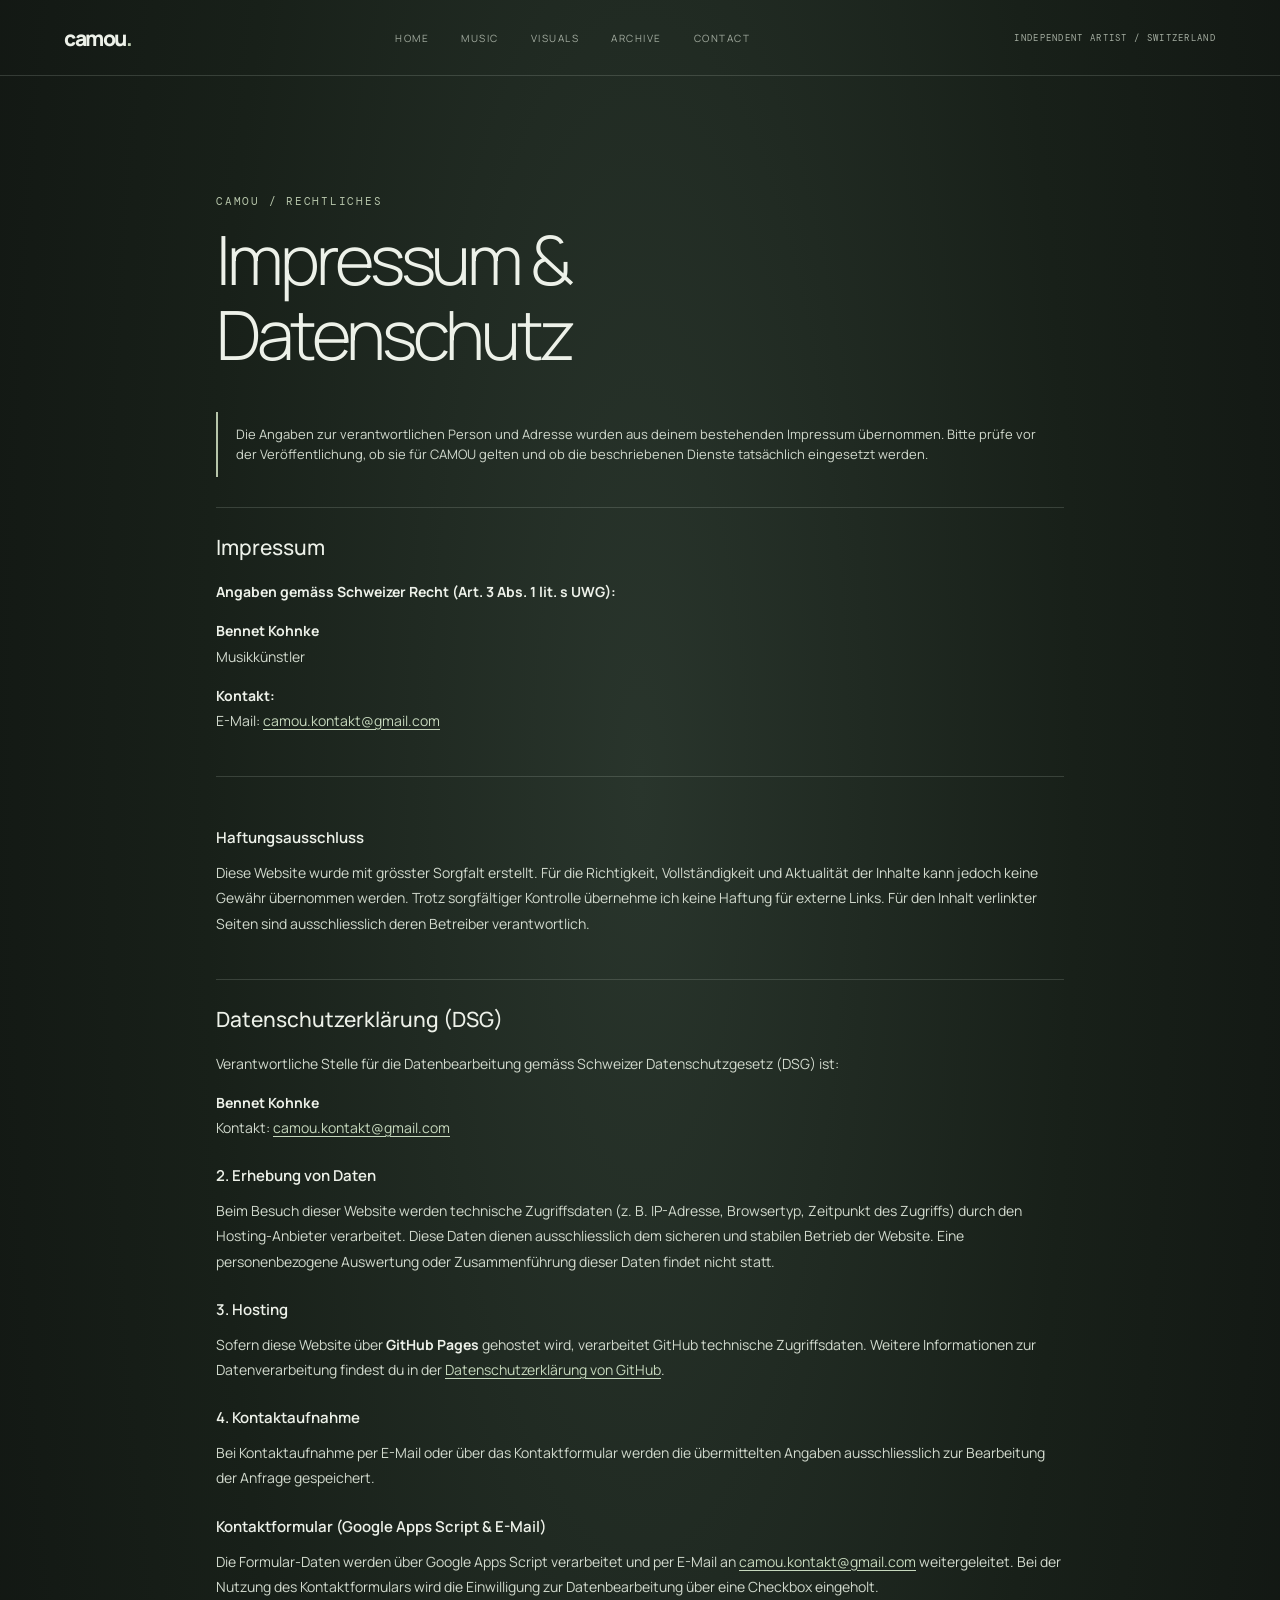
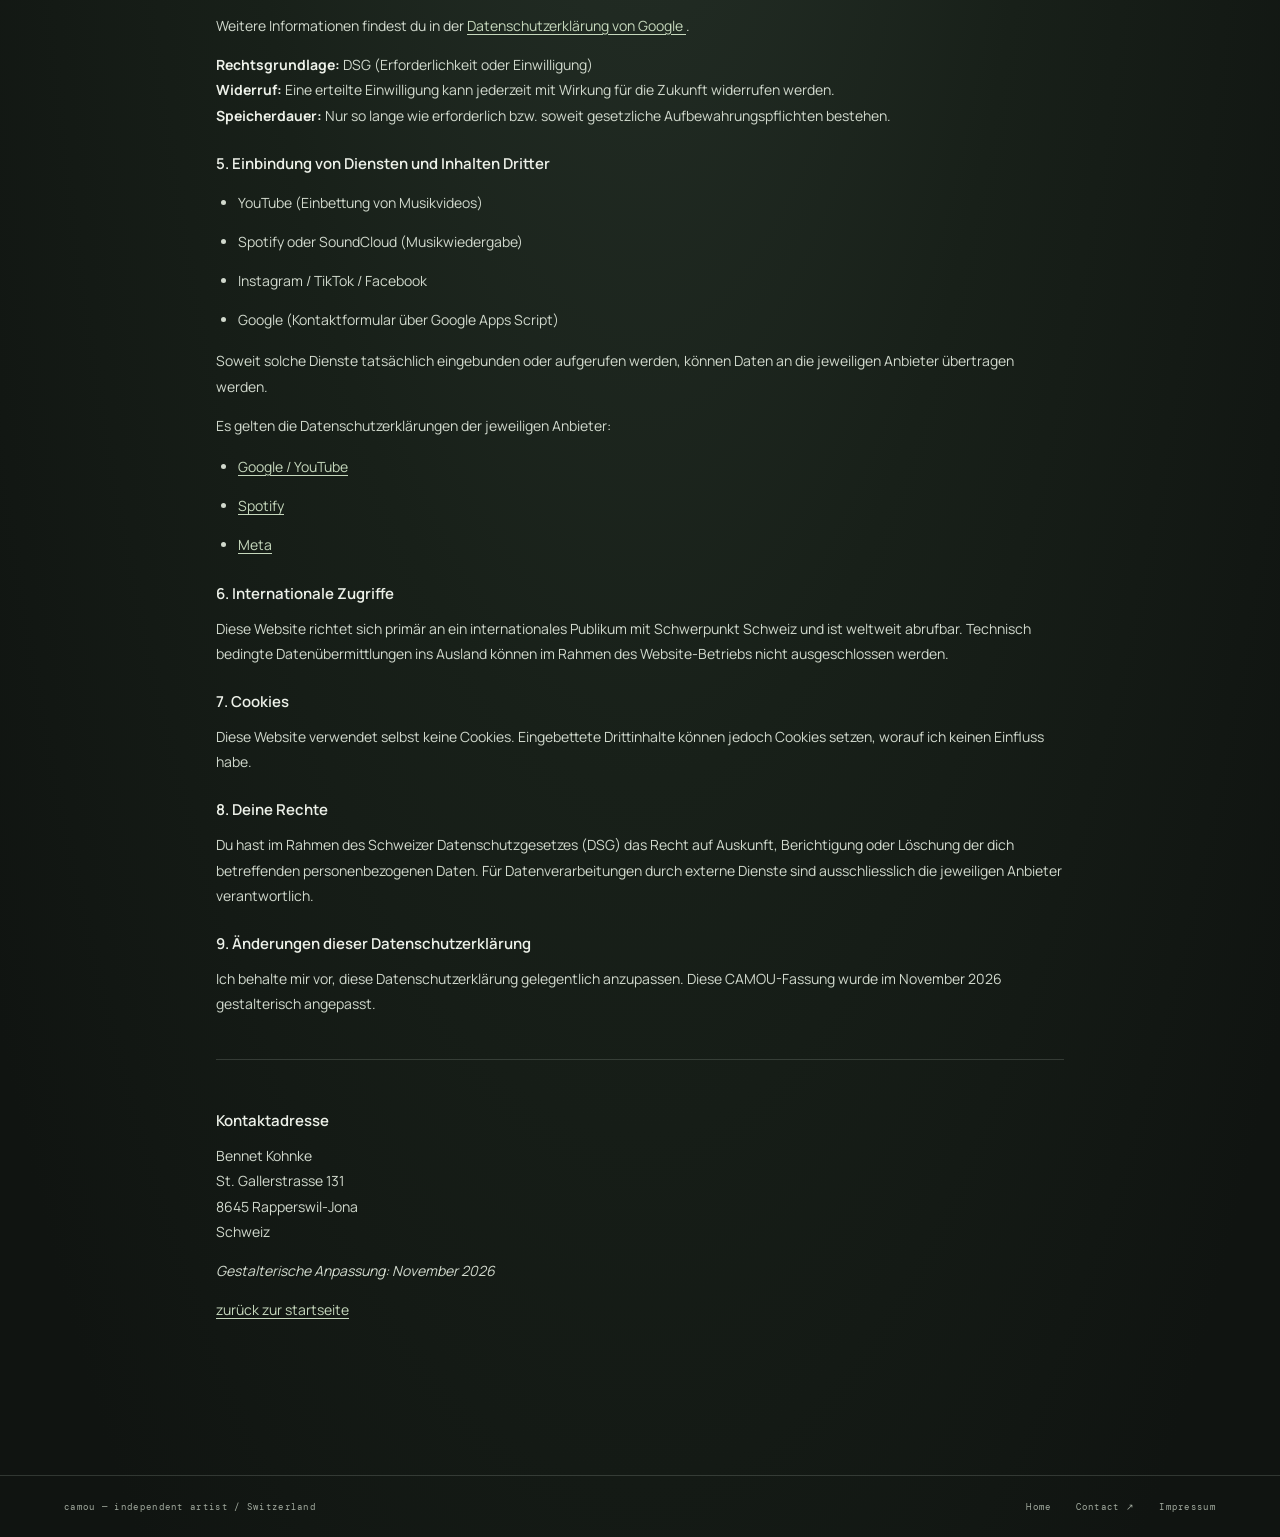
==== impressum.html @ 81385578 "Add files via upload" ====
<!doctype html>
<html lang="de">
<head>
<meta charset="utf-8">
<meta name="viewport" content="width=device-width, initial-scale=1">
<meta name="theme-color" content="#101411">
<meta name="description" content="CAMOU – Impressum und Datenschutzerklärung">
<title>Impressum & Datenschutz — CAMOU</title>
<link rel="preconnect" href="https://fonts.googleapis.com">
<link rel="preconnect" href="https://fonts.gstatic.com" crossorigin>
<link href="https://fonts.googleapis.com/css2?family=DM+Mono:wght@400;500&family=Manrope:wght@300;400;500;600;700;800&display=swap" rel="stylesheet">
<link rel="stylesheet" href="style.css">
<style>
/* Das globale CAMOU-CSS sperrt Scrolling. Nur auf der Rechtsseite freigeben. */
html:has(body.legal-page) { height:auto; min-height:100%; overflow-y:auto; overflow-x:hidden; }
body.legal-page { height:auto; min-height:100svh; overflow-y:auto; overflow-x:hidden; overscroll-behavior-y:auto; }
.legal-page { min-height:100svh; background:radial-gradient(ellipse at 50% 25%,#29352c 0%,#182019 48%,#101411 90%); }
.legal-main { max-width:900px; margin:0 auto; padding:118px 26px 110px; }
.legal-kicker { font:11px var(--mono); letter-spacing:.16em; color:var(--accent); }
.legal-main h1 { font-size:clamp(35px,6vw,68px); font-weight:300; letter-spacing:-.06em; line-height:1.1; margin:14px 0 40px; }
.legal-main section { border-top:1px solid var(--line); padding:25px 0 29px; }
.legal-main h2 { font-size:21px; font-weight:500; margin:0 0 18px; }
.legal-main h3 { font-size:15px; font-weight:600; margin:25px 0 12px; }
.legal-main p,.legal-main li { font-size:14px; line-height:1.8; color:#d1d9cd; margin:0 0 14px; }
.legal-main strong { color:var(--fg); }
.legal-main ul { padding-left:22px; margin-bottom:16px; }
.legal-main a { color:#c6d8bd; text-underline-offset:3px; overflow-wrap:anywhere; }
.legal-main a:hover { color:#fff; }
.legal-note { border-left:2px solid var(--accent); padding:12px 18px; margin:0 0 30px; color:#d1d9cd; font-size:13px; line-height:1.6; }
.legal-page .footer { position:relative; height:auto; min-height:62px; }
.legal-page .topbar { position:relative; }
.legal-page .footer-links { flex-wrap:wrap; }
.legal-page .nav-link { text-decoration:none; }
@media(max-width:700px) {
 .legal-main { padding:40px 20px 65px; }
 .legal-page .topbar { position:relative; }
 .legal-page .footer { position:relative; padding:18px 20px; gap:12px; align-items:flex-start; }
 .legal-main p,.legal-main li { font-size:13px; }
}
</style>
</head>
<body class="legal-page">
<header class="topbar">
<a class="logo" href="index.html">camou<span>.</span></a>
<nav class="navigation" aria-label="Hauptnavigation">
<a class="nav-link" href="index.html">Home</a>
<a class="nav-link" href="index.html">Music</a>
<a class="nav-link" href="index.html">Visuals</a>
<a class="nav-link" href="index.html">Archive</a>
<a class="nav-link" href="index.html">Contact</a>
</nav>
<div class="top-note">INDEPENDENT ARTIST / SWITZERLAND</div>
</header>
<main class="legal-main">
<div class="legal-kicker">CAMOU / RECHTLICHES</div>
<h1>Impressum &amp;<br>Datenschutz</h1>
<div class="legal-note">Die Angaben zur verantwortlichen Person und Adresse wurden aus deinem bestehenden Impressum übernommen. Bitte prüfe vor der Veröffentlichung, ob sie für CAMOU gelten und ob die beschriebenen Dienste tatsächlich eingesetzt werden.</div>
<section>
<h2>Impressum</h2>
<p><strong>Angaben gemäss Schweizer Recht (Art. 3 Abs. 1 lit. s UWG):</strong></p>
<p>
<strong>Bennet Kohnke</strong><br/>
        Musikkünstler
      </p>
<p>
<strong>Kontakt:</strong><br/>
        E-Mail: <a href="mailto:camou.kontakt@gmail.com">camou.kontakt@gmail.com</a>
</p>

</section>
<section>
<h3>Haftungsausschluss</h3>
<p>
        Diese Website wurde mit grösster Sorgfalt erstellt. Für die Richtigkeit, Vollständigkeit und Aktualität
        der Inhalte kann jedoch keine Gewähr übernommen werden. Trotz sorgfältiger Kontrolle übernehme ich keine
        Haftung für externe Links. Für den Inhalt verlinkter Seiten sind ausschliesslich deren Betreiber verantwortlich.
      </p>
</section>
<section>
<h2>Datenschutzerklärung (DSG)</h2>
<p>
        Verantwortliche Stelle für die Datenbearbeitung gemäss Schweizer Datenschutzgesetz (DSG) ist:
      </p>
<p>
<strong>Bennet Kohnke</strong><br/>
        Kontakt: <a href="mailto:camou.kontakt@gmail.com">camou.kontakt@gmail.com</a>
</p>
<h3>2. Erhebung von Daten</h3>
<p>
        Beim Besuch dieser Website werden technische Zugriffsdaten (z. B. IP-Adresse, Browsertyp,
        Zeitpunkt des Zugriffs) durch den Hosting-Anbieter verarbeitet. Diese Daten dienen
        ausschliesslich dem sicheren und stabilen Betrieb der Website. Eine personenbezogene Auswertung
        oder Zusammenführung dieser Daten findet nicht statt.
      </p>
<h3>3. Hosting</h3>
<p>
        Sofern diese Website über <strong>GitHub Pages</strong> gehostet wird, verarbeitet GitHub technische Zugriffsdaten. Weitere Informationen zur Datenverarbeitung findest du in der
        <a href="https://docs.github.com/de/site-policy/privacy-policies/github-privacy-statement" rel="noopener noreferrer" target="_blank">Datenschutzerklärung von GitHub</a>.
      </p>
<h3>4. Kontaktaufnahme</h3>
<p>
        Bei Kontaktaufnahme per E-Mail oder über das Kontaktformular werden die übermittelten Angaben
        ausschliesslich zur Bearbeitung der Anfrage gespeichert.

      </p>
<h3>Kontaktformular (Google Apps Script &amp; E-Mail)</h3>
<p>
        Die Formular-Daten werden über Google Apps Script verarbeitet und per E-Mail an
        <a href="mailto:camou.kontakt@gmail.com">camou.kontakt@gmail.com</a> weitergeleitet.
        Bei der Nutzung des Kontaktformulars wird die Einwilligung zur Datenbearbeitung über eine Checkbox eingeholt.
      </p>
<p>
        Weitere Informationen findest du in der
        <a href="https://policies.google.com/privacy" rel="noopener noreferrer" target="_blank">
          Datenschutzerklärung von Google
        </a>.
      </p>
<p>
<strong>Rechtsgrundlage:</strong> DSG (Erforderlichkeit oder Einwilligung)<br/>
<strong>Widerruf:</strong> Eine erteilte Einwilligung kann jederzeit mit Wirkung für die Zukunft widerrufen werden.<br/>
<strong>Speicherdauer:</strong> Nur so lange wie erforderlich bzw. soweit gesetzliche Aufbewahrungspflichten bestehen.
      </p>
<h3>5. Einbindung von Diensten und Inhalten Dritter</h3>
<ul>
<li>YouTube (Einbettung von Musikvideos)</li>
<li>Spotify oder SoundCloud (Musikwiedergabe)</li>
<li>Instagram / TikTok / Facebook</li>
<li>Google (Kontaktformular über Google Apps Script)</li>
</ul>
<p>
        Soweit solche Dienste tatsächlich eingebunden oder aufgerufen werden, können Daten an die jeweiligen Anbieter übertragen werden.
</p>
<p>Es gelten die Datenschutzerklärungen der jeweiligen Anbieter:</p>
<ul>
<li><a href="https://policies.google.com/privacy" rel="noopener noreferrer" target="_blank">Google / YouTube</a></li>
<li><a href="https://www.spotify.com/de/legal/privacy-policy/" rel="noopener noreferrer" target="_blank">Spotify</a></li>
<li><a href="https://privacycenter.instagram.com/policy" rel="noopener noreferrer" target="_blank">Meta</a></li>
</ul>
<h3>6. Internationale Zugriffe</h3>
<p>
        Diese Website richtet sich primär an ein internationales Publikum mit Schwerpunkt Schweiz und ist
        weltweit abrufbar. Technisch bedingte Datenübermittlungen ins Ausland können im Rahmen des Website-Betriebs
        nicht ausgeschlossen werden.
      </p>
<h3>7. Cookies</h3>
<p>
        Diese Website verwendet selbst keine Cookies. Eingebettete Drittinhalte können jedoch Cookies setzen,
        worauf ich keinen Einfluss habe.
      </p>
<h3>8. Deine Rechte</h3>
<p>
        Du hast im Rahmen des Schweizer Datenschutzgesetzes (DSG) das Recht auf Auskunft, Berichtigung oder
        Löschung der dich betreffenden personenbezogenen Daten. Für Datenverarbeitungen durch externe Dienste
        sind ausschliesslich die jeweiligen Anbieter verantwortlich.
      </p>
<h3>9. Änderungen dieser Datenschutzerklärung</h3>
<p>
        Ich behalte mir vor, diese Datenschutzerklärung gelegentlich anzupassen.
        Diese CAMOU-Fassung wurde im November 2026 gestalterisch angepasst.
      </p>
</section>
<section>
<h3>Kontaktadresse</h3>
<p>
        Bennet Kohnke<br/>
        St. Gallerstrasse 131<br/>
        8645 Rapperswil-Jona<br/>
        Schweiz
      </p>
<p><em>Gestalterische Anpassung: November 2026</em></p>
<p><a href="index.html">zurück zur startseite</a></p>
</section>
</main>
<footer class="footer">
<span>camou — independent artist / Switzerland</span>
<div class="footer-links">
<a href="index.html">Home</a>
<a href="mailto:camou.kontakt@gmail.com">Contact ↗</a>
<a href="impressum.html" aria-current="page">Impressum</a>
</div>
</footer>
</body></html>
---- style.css ----
@import url('https://fonts.googleapis.com/css2?family=DM+Mono:wght@400;500&family=Manrope:wght@300;400;500;600;700;800&display=swap');

:root {
  --bg: #101411;
  --fg: #edf1e9;
  --muted: #a4ada1;
  --accent: #b6c5aa;
  --line: rgba(225,235,220,.16);

  --mono: "DM Mono", monospace;
  --sans: "Manrope", sans-serif;
}

* {
  box-sizing: border-box;
}

html,
body {
  width: 100%;
  height: 100%;
  margin: 0;
  overflow: hidden;
  background: var(--bg);
  color: var(--fg);
  font-family: var(--sans);
}

body {
  overscroll-behavior: none;
}

button,
a {
  font: inherit;
}

.experience {
  position: relative;
  width: 100%;
  height: 100vh;
  height: 100svh;
  overflow: hidden;
  isolation: isolate;

  background:
    radial-gradient(
      ellipse at 50% 48%,
      #29352c 0%,
      #182019 42%,
      #101411 80%
    );
}

/* HEADER */

.topbar {
  position: absolute;
  z-index: 10;
  inset: 0 0 auto;
  height: 76px;
  padding: 0 5vw;

  display: flex;
  align-items: center;
  justify-content: space-between;

  border-bottom: 1px solid var(--line);
}

.logo {
  color: var(--fg);
  text-decoration: none;
  font-size: 21px;
  font-weight: 800;
  letter-spacing: -1.5px;
}

.logo span {
  color: var(--accent);
}

/* NAVIGATION */

.navigation {
  display: flex;
  align-items: center;
  gap: clamp(12px, 2.5vw, 36px);
}

.nav-link {
  position: relative;
  border: 0;
  padding: 10px 0;
  background: transparent;

  color: var(--muted);
  cursor: pointer;

  font-size: 10px;
  letter-spacing: 1.5px;
  text-transform: uppercase;

  transition: color .2s ease;
}

.nav-link:hover,
.nav-link.active {
  color: var(--fg);
}

.nav-link.active::after {
  content: "";
  position: absolute;
  left: 0;
  right: 0;
  bottom: 2px;
  height: 1px;
  background: var(--accent);
}

.top-note,
.footer {
  font: 9px var(--mono);
  letter-spacing: 1.3px;
  color: var(--muted);
}

/* GLOBE */

.globe-stage {
  position: absolute;
  inset: 76px 0 62px;
  overflow: hidden;
  touch-action: none;
  cursor: grab;
}

.globe-stage.dragging {
  cursor: grabbing;
}

#globe {
  position: absolute;
  inset: 0;
}

#globe canvas {
  display: block;
  width: 100%;
  height: 100%;
  outline: none;
}

.globe-stage::after {
  content: "";
  position: absolute;
  z-index: 2;
  inset: 0;
  pointer-events: none;

  background:
    radial-gradient(
      ellipse at center,
      transparent 43%,
      rgba(6,10,7,.12) 72%,
      rgba(6,10,7,.45) 100%
    );
}

/* ZOOM */

.zoom-controls {
  position: absolute;
  z-index: 8;
  right: 4.5vw;
  top: 50%;
  transform: translateY(-50%);

  display: flex;
  flex-direction: column;
  gap: 8px;
}

.zoom-controls button {
  width: 38px;
  height: 38px;

  border: 1px solid rgba(220,230,218,.25);
  border-radius: 50%;

  background: rgba(16,20,17,.72);
  color: var(--fg);

  font-size: 20px;
  font-weight: 300;

  cursor: pointer;
  backdrop-filter: blur(8px);
}

.zoom-controls button:hover {
  background: rgba(169,185,161,.22);
}

/* INTERACTION HINT */

.interaction-hint {
  position: absolute;
  z-index: 5;
  left: 50%;
  bottom: 26px;
  transform: translateX(-50%);

  display: flex;
  align-items: center;
  gap: 9px;

  font: 9px var(--mono);
  letter-spacing: 2px;
  color: rgba(233,238,232,.62);

  pointer-events: none;
  transition: opacity .35s;
}

.interaction-hint.hidden {
  opacity: 0;
}

.hint-dot {
  width: 6px;
  height: 6px;
  border-radius: 50%;

  background: var(--accent);
  box-shadow: 0 0 12px rgba(169,185,161,.7);
}

/* SECTION INDICATOR */

.section-indicator {
  position: absolute;
  z-index: 5;
  right: 5vw;
  bottom: 26px;

  display: flex;
  align-items: center;
  gap: 12px;

  font: 9px var(--mono);
  letter-spacing: 1.5px;
  color: var(--muted);

  pointer-events: none;
}

#current-section {
  color: var(--fg);
}

.indicator-line {
  width: 32px;
  height: 1px;
  background: var(--line);
}

/* FOOTER */

.footer {
  position: absolute;
  z-index: 10;
  inset: auto 0 0;

  height: 62px;
  padding: 0 5vw;

  display: flex;
  align-items: center;
  justify-content: space-between;

  border-top: 1px solid var(--line);
}

.footer-links {
  display: flex;
  gap: 24px;
}

.footer a {
  color: var(--muted);
  text-decoration: none;
  transition: color .2s;
}

.footer a:hover {
  color: var(--fg);
}

/* MOBILE */

@media (max-width: 700px) {

  .topbar {
    height: 82px;
    padding: 10px 18px 7px;

    align-items: flex-start;
    justify-content: center;
    flex-direction: column;
    gap: 8px;
  }

  .logo {
    font-size: 17px;
  }

  .navigation {
    width: 100%;
    gap: 19px;
    overflow-x: auto;
    scrollbar-width: none;
  }

  .navigation::-webkit-scrollbar {
    display: none;
  }

  .nav-link {
    flex: 0 0 auto;
    font-size: 9px;
    padding: 2px 0 7px;
  }

  .top-note {
    display: none;
  }

  .globe-stage {
    inset: 82px 0 54px;
  }

  .footer {
    height: 54px;
    padding: 0 14px;
    font-size: 7px;
    letter-spacing: .6px;
  }

  .footer-links {
    gap: 11px;
  }

  .zoom-controls {
    right: 12px;
    top: auto;
    bottom: 68px;
    transform: none;
    gap: 6px;
  }

  .zoom-controls button {
    width: 33px;
    height: 33px;
    font-size: 18px;
  }

  .interaction-hint,
  .section-indicator {
    bottom: 20px;
    font-size: 8px;
  }

  .section-indicator {
    right: 14px;
  }
}

/* REDUCED MOTION */

@media (prefers-reduced-motion: reduce) {
  *,
  *::before,
  *::after {
    transition-duration: .01ms !important;
  }
}

/* CAMOU: Tastatureingabe für die gekrümmten Felder. Nur bei Bearbeitung sichtbar. */
.contact-editor[hidden] { display: none !important; }
.contact-editor { position:absolute; inset:0; z-index:30; display:grid; place-items:center;
  background:rgba(5,9,6,.70); padding:18px; cursor:default; touch-action:auto; }
.contact-editor-box { width:min(440px,92vw); max-height:85%; overflow:auto;
  background:#19231c; color:#edf1e9; border:1px solid #81927c; padding:24px;
  box-shadow:0 20px 70px #0009; display:grid; gap:14px; }
.contact-editor-box label { font:12px 'DM Mono',monospace; text-transform:uppercase; letter-spacing:1px; }
.contact-editor-box input,.contact-editor-box textarea { width:100%; border:1px solid #81927c;
  border-radius:0; background:#101411; color:white; padding:12px; font:16px Manrope,Arial,sans-serif; }
.contact-editor-actions { display:flex; justify-content:flex-end; gap:12px; }
.contact-editor-actions button { border:1px solid #81927c; background:#243128; color:white; padding:10px 14px; cursor:pointer; }
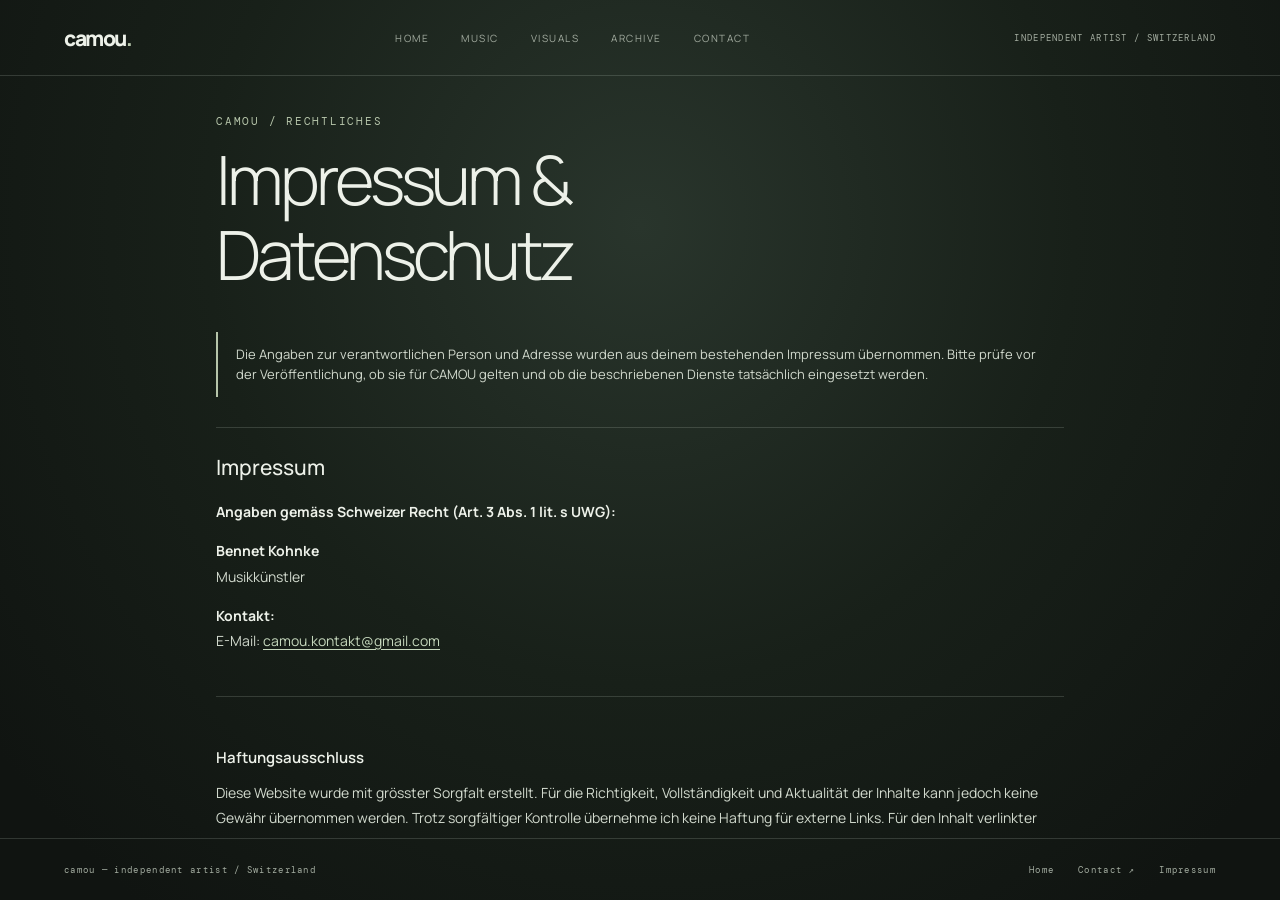
==== commit 68e3c29a: "Add files via upload" ====
--- a/impressum.html
+++ b/impressum.html
@@ -37,6 +37,45 @@
  .legal-page .footer { position:relative; padding:18px 20px; gap:12px; align-items:flex-start; }
  .legal-main p,.legal-main li { font-size:13px; }
 }
+/* CAMOU: Header und Footer fest, nur der Inhalt scrollt. */
+html, body.legal-page {
+  height: 100%;
+  height: 100dvh;
+  overflow: hidden;
+}
+body.legal-page {
+  display: flex;
+  flex-direction: column;
+  min-height: 0;
+  overscroll-behavior: none;
+}
+.legal-page .topbar {
+  position: relative;
+  flex: 0 0 76px;
+  width: 100%;
+  z-index: 10;
+}
+.legal-page .legal-main {
+  flex: 1 1 auto;
+  min-height: 0;
+  width: 100%;
+  overflow-y: auto;
+  overscroll-behavior: contain;
+  -webkit-overflow-scrolling: touch;
+  padding-top: 38px;
+  padding-bottom: 45px;
+}
+.legal-page .footer {
+  position: relative;
+  flex: 0 0 62px;
+  width: 100%;
+  z-index: 10;
+}
+@media (max-width:700px) {
+  .legal-page .topbar { flex-basis:82px; }
+  .legal-page .footer { flex-basis:54px; min-height:54px; }
+  .legal-page .legal-main { padding-top:24px; padding-bottom:30px; }
+}
 </style>
 </head>
 <body class="legal-page">
--- a/style.css
+++ b/style.css
@@ -399,3 +399,8 @@
   border-radius:0; background:#101411; color:white; padding:12px; font:16px Manrope,Arial,sans-serif; }
 .contact-editor-actions { display:flex; justify-content:flex-end; gap:12px; }
 .contact-editor-actions button { border:1px solid #81927c; background:#243128; color:white; padding:10px 14px; cursor:pointer; }
+
+/* Nur die permanente untere Leiste der Hauptseite. */
+.footer-impressum { color:var(--muted); text-decoration:none; }
+.footer-impressum:hover { color:var(--fg); }
+.footer-signature { margin-left:auto; text-align:right; }
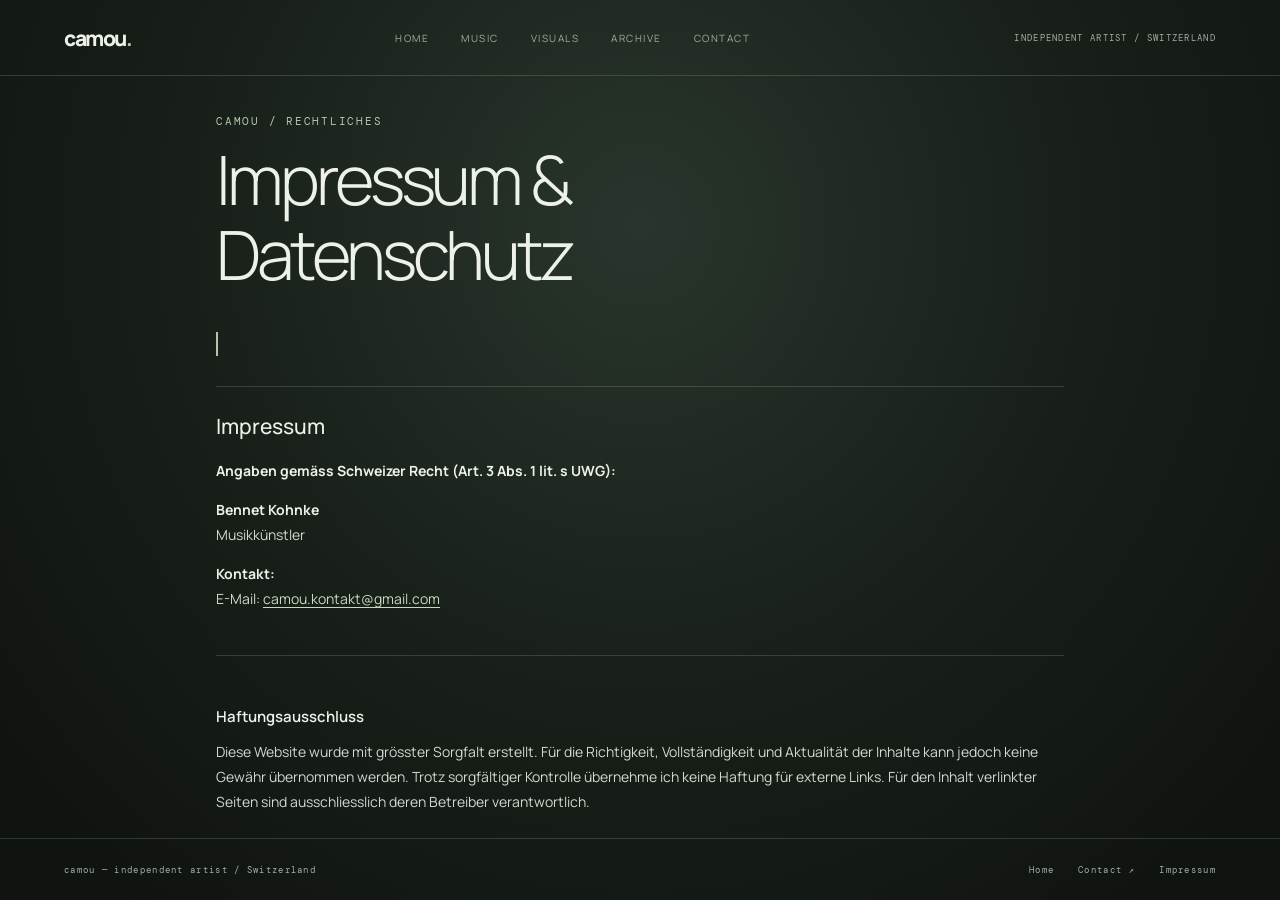
==== commit 5637b983: "Update legal note in impressum.html Removed note about responsible person and address from Impressum" ====
--- a/impressum.html
+++ b/impressum.html
@@ -93,7 +93,7 @@
 <main class="legal-main">
 <div class="legal-kicker">CAMOU / RECHTLICHES</div>
 <h1>Impressum &amp;<br>Datenschutz</h1>
-<div class="legal-note">Die Angaben zur verantwortlichen Person und Adresse wurden aus deinem bestehenden Impressum übernommen. Bitte prüfe vor der Veröffentlichung, ob sie für CAMOU gelten und ob die beschriebenen Dienste tatsächlich eingesetzt werden.</div>
+<div class="legal-note"></div>
 <section>
 <h2>Impressum</h2>
 <p><strong>Angaben gemäss Schweizer Recht (Art. 3 Abs. 1 lit. s UWG):</strong></p>
@@ -218,4 +218,4 @@
 <a href="impressum.html" aria-current="page">Impressum</a>
 </div>
 </footer>
-</body></html>+</body></html>
--- a/style.css
+++ b/style.css
@@ -404,3 +404,187 @@
 .footer-impressum { color:var(--muted); text-decoration:none; }
 .footer-impressum:hover { color:var(--fg); }
 .footer-signature { margin-left:auto; text-align:right; }
+
+
+/* Spotify-Dialog: keine schwarze Fläche auf der Kugel; nur nach Klick sichtbar. */
+.spotify-modal[hidden] { display:none !important; }
+.spotify-modal { position:fixed; inset:0; z-index:3000; display:flex; align-items:center; justify-content:center; padding:clamp(12px,3vw,32px); }
+.spotify-modal-backdrop { position:absolute; inset:0; background:rgba(17,23,20,.70); backdrop-filter:blur(9px); -webkit-backdrop-filter:blur(9px); }
+.spotify-modal-panel { position:relative; z-index:1; width:min(520px,96vw); max-height:calc(100dvh - 24px); display:flex; flex-direction:column; border:1px solid rgba(228,237,223,.28); border-radius:14px; overflow:hidden; background:#171a18; box-shadow:0 24px 80px rgba(0,0,0,.55); }
+.spotify-modal-header { display:flex; justify-content:space-between; align-items:center; padding:9px 12px 9px 18px; color:#e4ebdf; font:500 12px 'DM Mono',monospace; letter-spacing:.13em; text-transform:uppercase; }
+#spotify-modal-close { width:38px; height:38px; display:grid; place-items:center; border:1px solid rgba(255,255,255,.2); border-radius:50%; background:rgba(255,255,255,.08); color:#fff; font-size:27px; cursor:pointer; line-height:1; }
+#spotify-modal-close:hover { background:rgba(255,255,255,.2); }
+#spotify-modal-player { display:block; width:100%; height:min(690px,calc(100dvh - 112px)); min-height: min(380px,calc(100dvh - 112px)); border:0; background:#171717; }
+@media(max-height:500px) { #spotify-modal-player {height:calc(100dvh - 94px);min-height:0;} }
+
+
+/* =========================================
+   SPOTIFY POPUP – TRANSPARENTER HINTERGRUND
+========================================= */
+
+.spotify-modal[hidden] {
+  display: none !important;
+}
+
+.spotify-modal {
+  position: fixed;
+  inset: 0;
+  z-index: 99999;
+
+  display: flex;
+  align-items: center;
+  justify-content: center;
+
+  padding: 20px;
+}
+
+.spotify-modal-backdrop {
+  position: absolute;
+  inset: 0;
+
+  background: rgba(35, 45, 38, 0.24);
+
+  backdrop-filter: blur(3px);
+  -webkit-backdrop-filter: blur(3px);
+}
+
+.spotify-modal-panel {
+  position: relative;
+  z-index: 1;
+
+  width: min(520px, 94vw);
+  max-height: 92dvh;
+
+  display: flex;
+  flex-direction: column;
+
+  background: rgba(35, 42, 37, 0.58);
+
+  border: 1px solid rgba(255, 255, 255, 0.25);
+  border-radius: 14px;
+
+  overflow: hidden;
+
+  box-shadow: 0 16px 55px rgba(0, 0, 0, 0.25);
+}
+
+.spotify-modal-header {
+  display: flex;
+  align-items: center;
+  justify-content: space-between;
+
+  padding: 10px 14px;
+
+  background: rgba(35, 42, 37, 0.35);
+
+  color: #e4ebdf;
+}
+
+#spotify-modal-close {
+  position: relative;
+  z-index: 10;
+
+  width: 40px;
+  height: 40px;
+
+  border-radius: 50%;
+  border: 1px solid rgba(255,255,255,0.4);
+
+  background: rgba(255,255,255,0.12);
+  color: white;
+
+  font-size: 28px;
+  line-height: 1;
+
+  cursor: pointer;
+}
+
+#spotify-modal-close:hover {
+  background: rgba(255,255,255,0.28);
+}
+
+#spotify-modal-player {
+  display: block;
+
+  width: 100%;
+  height: min(690px, calc(92dvh - 65px));
+
+  border: none;
+  background: transparent;
+}
+
+
+/* Music: Kugel und Seitenhintergrund bleiben beim Spotify-Dialog klar sichtbar. */
+.spotify-modal-backdrop { background: transparent !important; backdrop-filter: none !important; -webkit-backdrop-filter: none !important; }
+
+/* SPOTIFY – KUGEL IM HINTERGRUND SICHTBAR */
+
+.spotify-modal {
+  position: fixed;
+  inset: 0;
+  z-index: 99999;
+  display: flex;
+  align-items: center;
+  justify-content: center;
+  padding: 20px;
+  background: transparent !important;
+}
+
+.spotify-modal[hidden] {
+  display: none !important;
+}
+
+.spotify-modal-backdrop {
+  position: absolute;
+  inset: 0;
+  background: transparent !important;
+  backdrop-filter: none !important;
+  -webkit-backdrop-filter: none !important;
+}
+
+.spotify-modal-panel {
+  position: relative;
+  z-index: 1;
+  width: min(520px, 94vw);
+  max-height: 92dvh;
+  display: flex;
+  flex-direction: column;
+  background: #171a18;
+  border: 1px solid rgba(255,255,255,0.25);
+  border-radius: 14px;
+  overflow: hidden;
+  box-shadow: 0 16px 55px rgba(0,0,0,0.25);
+}
+
+#spotify-modal-player {
+  display: block;
+  width: 100%;
+  height: min(690px, calc(92dvh - 65px));
+  border: none;
+}
+
+/* CONTACT: Popup entspricht dem Spotify-Fenster, Kugel bleibt sichtbar. */
+.contact-modal[hidden] { display:none !important; }
+.contact-modal { position:fixed; inset:0; z-index:99999; display:flex; align-items:center; justify-content:center; padding:20px; background:transparent; }
+.contact-modal-backdrop { position:absolute; inset:0; background:transparent; }
+.contact-modal-panel { position:relative; z-index:1; width:min(520px,94vw); max-height:92dvh; overflow:auto; background:#171a18; border:1px solid rgba(255,255,255,.25); border-radius:14px; box-shadow:0 16px 55px rgba(0,0,0,.25); color:#e4ebdf; }
+.contact-modal-header { display:flex; align-items:center; justify-content:space-between; padding:10px 14px; font:500 12px 'DM Mono',monospace; letter-spacing:.13em; }
+#contact-modal-close { width:40px; height:40px; border-radius:50%; border:1px solid rgba(255,255,255,.4); background:rgba(255,255,255,.12); color:white; font-size:28px; cursor:pointer; }
+#contact-modal-close:hover { background:rgba(255,255,255,.28); }
+.contact-modal-form { display:grid; gap:14px; padding:4px 22px 22px; }
+.contact-modal-form > p:first-child { font-size:13px; line-height:1.6; color:#b6c5aa; margin:0 0 4px; }
+.contact-modal-form > label:not(.contact-privacy) { display:grid; gap:6px; font:500 11px 'DM Mono',monospace; letter-spacing:.08em; text-transform:uppercase; }
+.contact-modal-form input:not([type=checkbox]), .contact-modal-form textarea { width:100%; padding:11px 12px; border:1px solid rgba(228,237,223,.3); border-radius:5px; background:#101411; color:#edf1e9; font:16px Manrope,sans-serif; outline-offset:2px; }
+.contact-modal-form textarea { resize:vertical; min-height:105px; }
+.contact-privacy { display:flex; align-items:flex-start; gap:10px; font-size:11px; line-height:1.5; color:#c7d1c1; }
+.contact-privacy input { margin-top:3px; accent-color:#b6c5aa; }
+.contact-privacy a { color:#edf1e9; }
+#contact-submit { padding:14px; border:1px solid rgba(228,237,223,.4); border-radius:5px; background:#29382d; color:#edf1e9; cursor:pointer; font:500 12px 'DM Mono',monospace; letter-spacing:.07em; }
+#contact-submit:hover { background:#394b3d; }
+#contact-submit:disabled { opacity:.55; cursor:wait; }
+.contact-status { margin:0; min-height:1em; font-size:11px; color:#b6c5aa; }
+@media(max-height:650px) { .contact-modal { padding:8px; } .contact-modal-panel { max-height:calc(100dvh - 16px); } .contact-modal-form { gap:9px; } }
+
+/* Desktop: Zoom-Bedienung stets vor dem WebGL-Canvas. */
+.zoom-controls { z-index: 40; pointer-events: auto; }
+.zoom-controls button { position: relative; pointer-events: auto; touch-action: manipulation; }
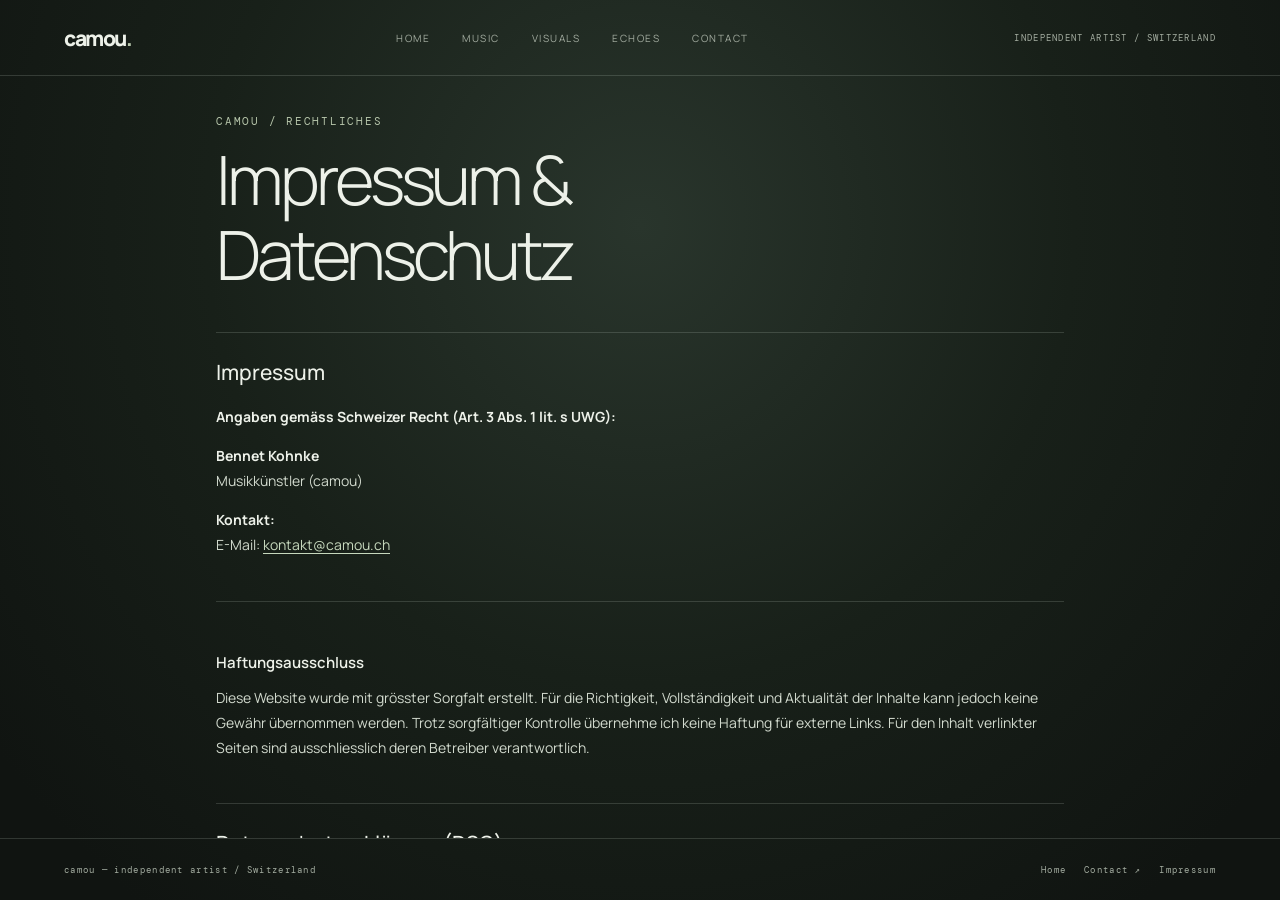
==== commit e5b6e6b8: "Update impressum.html" ====
--- a/impressum.html
+++ b/impressum.html
@@ -1,221 +1,443 @@
+
 <!doctype html>
-<html lang="de">
+<html lang="de-CH">
 <head>
 <meta charset="utf-8">
 <meta name="viewport" content="width=device-width, initial-scale=1">
 <meta name="theme-color" content="#101411">
-<meta name="description" content="CAMOU – Impressum und Datenschutzerklärung">
-<title>Impressum & Datenschutz — CAMOU</title>
+<meta name="description" content="Impressum und Datenschutzerklärung – camou. Rechtliche Angaben gemäss Schweizer Datenschutzgesetz (DSG), Datenverarbeitung und Kontaktmöglichkeiten.">
+<title>Impressum & Datenschutz — camou</title>
+<link rel="canonical" href="https://www.camou.ch/impressum.html">
+
+<!-- Favicons -->
+<link rel="icon" href="/favicon.ico" sizes="any">
+<link rel="icon" type="image/svg+xml" href="/favicon.svg">
+<link rel="icon" type="image/png" href="/favicon-16.png" sizes="16x16">
+<link rel="icon" type="image/png" href="/favicon-32.png" sizes="32x32">
+<link rel="icon" type="image/png" href="/favicon-48.png" sizes="48x48">
+<link rel="apple-touch-icon" href="/apple-touch-icon.png" sizes="180x180">
+
+<!-- Schriftarten -->
 <link rel="preconnect" href="https://fonts.googleapis.com">
 <link rel="preconnect" href="https://fonts.gstatic.com" crossorigin>
 <link href="https://fonts.googleapis.com/css2?family=DM+Mono:wght@400;500&family=Manrope:wght@300;400;500;600;700;800&display=swap" rel="stylesheet">
+
 <link rel="stylesheet" href="style.css">
+
 <style>
-/* Das globale CAMOU-CSS sperrt Scrolling. Nur auf der Rechtsseite freigeben. */
-html:has(body.legal-page) { height:auto; min-height:100%; overflow-y:auto; overflow-x:hidden; }
-body.legal-page { height:auto; min-height:100svh; overflow-y:auto; overflow-x:hidden; overscroll-behavior-y:auto; }
-.legal-page { min-height:100svh; background:radial-gradient(ellipse at 50% 25%,#29352c 0%,#182019 48%,#101411 90%); }
-.legal-main { max-width:900px; margin:0 auto; padding:118px 26px 110px; }
-.legal-kicker { font:11px var(--mono); letter-spacing:.16em; color:var(--accent); }
-.legal-main h1 { font-size:clamp(35px,6vw,68px); font-weight:300; letter-spacing:-.06em; line-height:1.1; margin:14px 0 40px; }
-.legal-main section { border-top:1px solid var(--line); padding:25px 0 29px; }
-.legal-main h2 { font-size:21px; font-weight:500; margin:0 0 18px; }
-.legal-main h3 { font-size:15px; font-weight:600; margin:25px 0 12px; }
-.legal-main p,.legal-main li { font-size:14px; line-height:1.8; color:#d1d9cd; margin:0 0 14px; }
-.legal-main strong { color:var(--fg); }
-.legal-main ul { padding-left:22px; margin-bottom:16px; }
-.legal-main a { color:#c6d8bd; text-underline-offset:3px; overflow-wrap:anywhere; }
-.legal-main a:hover { color:#fff; }
-.legal-note { border-left:2px solid var(--accent); padding:12px 18px; margin:0 0 30px; color:#d1d9cd; font-size:13px; line-height:1.6; }
-.legal-page .footer { position:relative; height:auto; min-height:62px; }
-.legal-page .topbar { position:relative; }
-.legal-page .footer-links { flex-wrap:wrap; }
-.legal-page .nav-link { text-decoration:none; }
-@media(max-width:700px) {
- .legal-main { padding:40px 20px 65px; }
- .legal-page .topbar { position:relative; }
- .legal-page .footer { position:relative; padding:18px 20px; gap:12px; align-items:flex-start; }
- .legal-main p,.legal-main li { font-size:13px; }
-}
-/* CAMOU: Header und Footer fest, nur der Inhalt scrollt. */
-html, body.legal-page {
+/* CAMOU / IMPRESSUM */
+
+html,
+body.legal-page {
   height: 100%;
   height: 100dvh;
   overflow: hidden;
 }
+
 body.legal-page {
   display: flex;
   flex-direction: column;
   min-height: 0;
   overscroll-behavior: none;
-}
+  background: radial-gradient(
+    ellipse at 50% 25%,
+    #29352c 0%,
+    #182019 48%,
+    #101411 90%
+  );
+}
+
 .legal-page .topbar {
   position: relative;
   flex: 0 0 76px;
   width: 100%;
   z-index: 10;
 }
-.legal-page .legal-main {
+
+.legal-main {
   flex: 1 1 auto;
   min-height: 0;
   width: 100%;
+  max-width: 900px;
+  margin: 0 auto;
+  padding: 38px 26px 45px;
   overflow-y: auto;
+  overflow-x: hidden;
   overscroll-behavior: contain;
   -webkit-overflow-scrolling: touch;
-  padding-top: 38px;
-  padding-bottom: 45px;
-}
+}
+
+.legal-kicker {
+  font: 11px var(--mono, monospace);
+  letter-spacing: .16em;
+  color: var(--accent, #c6d8bd);
+}
+
+.legal-main h1 {
+  font-size: clamp(35px, 6vw, 68px);
+  font-weight: 300;
+  letter-spacing: -.06em;
+  line-height: 1.1;
+  margin: 14px 0 40px;
+}
+
+.legal-main section {
+  border-top: 1px solid var(--line, #435047);
+  padding: 25px 0 29px;
+}
+
+.legal-main h2 {
+  font-size: 21px;
+  font-weight: 500;
+  margin: 0 0 18px;
+}
+
+.legal-main h3 {
+  font-size: 15px;
+  font-weight: 600;
+  margin: 25px 0 12px;
+}
+
+.legal-main p,
+.legal-main li {
+  font-size: 14px;
+  line-height: 1.8;
+  color: #d1d9cd;
+  margin: 0 0 14px;
+}
+
+.legal-main strong {
+  color: var(--fg, #f0f2eb);
+}
+
+.legal-main ul {
+  padding-left: 22px;
+  margin-bottom: 16px;
+}
+
+.legal-main a {
+  color: #c6d8bd;
+  text-underline-offset: 3px;
+  overflow-wrap: anywhere;
+}
+
+.legal-main a:hover {
+  color: #fff;
+}
+
 .legal-page .footer {
   position: relative;
   flex: 0 0 62px;
   width: 100%;
+  min-height: 62px;
   z-index: 10;
 }
-@media (max-width:700px) {
-  .legal-page .topbar { flex-basis:82px; }
-  .legal-page .footer { flex-basis:54px; min-height:54px; }
-  .legal-page .legal-main { padding-top:24px; padding-bottom:30px; }
+
+.legal-page .footer-links {
+  display: flex;
+  flex-wrap: wrap;
+  gap: 18px;
+}
+
+.legal-page .nav-link {
+  text-decoration: none;
+}
+
+@media (max-width: 700px) {
+  .legal-page .topbar {
+    flex-basis: 82px;
+  }
+
+  .legal-page .footer {
+    flex-basis: 54px;
+    min-height: 54px;
+    padding: 12px 20px;
+    gap: 12px;
+  }
+
+  .legal-main {
+    padding: 24px 20px 30px;
+  }
+
+  .legal-main p,
+  .legal-main li {
+    font-size: 13px;
+  }
 }
 </style>
 </head>
+
 <body class="legal-page">
+
 <header class="topbar">
-<a class="logo" href="index.html">camou<span>.</span></a>
-<nav class="navigation" aria-label="Hauptnavigation">
-<a class="nav-link" href="index.html">Home</a>
-<a class="nav-link" href="index.html">Music</a>
-<a class="nav-link" href="index.html">Visuals</a>
-<a class="nav-link" href="index.html">Archive</a>
-<a class="nav-link" href="index.html">Contact</a>
-</nav>
-<div class="top-note">INDEPENDENT ARTIST / SWITZERLAND</div>
+  <a class="logo" href="index.html">
+    camou<span>.</span>
+  </a>
+
+  <nav class="navigation" aria-label="Hauptnavigation">
+    <a class="nav-link" href="index.html">Home</a>
+    <a class="nav-link" href="index.html">Music</a>
+    <a class="nav-link" href="index.html">Visuals</a>
+    <a class="nav-link" href="index.html">Echoes</a>
+    <a class="nav-link" href="index.html">Contact</a>
+  </nav>
+
+  <div class="top-note">
+    INDEPENDENT ARTIST / SWITZERLAND
+  </div>
 </header>
+
 <main class="legal-main">
-<div class="legal-kicker">CAMOU / RECHTLICHES</div>
-<h1>Impressum &amp;<br>Datenschutz</h1>
-<div class="legal-note"></div>
-<section>
-<h2>Impressum</h2>
-<p><strong>Angaben gemäss Schweizer Recht (Art. 3 Abs. 1 lit. s UWG):</strong></p>
-<p>
-<strong>Bennet Kohnke</strong><br/>
-        Musikkünstler
-      </p>
-<p>
-<strong>Kontakt:</strong><br/>
-        E-Mail: <a href="mailto:camou.kontakt@gmail.com">camou.kontakt@gmail.com</a>
-</p>
-
-</section>
-<section>
-<h3>Haftungsausschluss</h3>
-<p>
-        Diese Website wurde mit grösster Sorgfalt erstellt. Für die Richtigkeit, Vollständigkeit und Aktualität
-        der Inhalte kann jedoch keine Gewähr übernommen werden. Trotz sorgfältiger Kontrolle übernehme ich keine
-        Haftung für externe Links. Für den Inhalt verlinkter Seiten sind ausschliesslich deren Betreiber verantwortlich.
-      </p>
-</section>
-<section>
-<h2>Datenschutzerklärung (DSG)</h2>
-<p>
-        Verantwortliche Stelle für die Datenbearbeitung gemäss Schweizer Datenschutzgesetz (DSG) ist:
-      </p>
-<p>
-<strong>Bennet Kohnke</strong><br/>
-        Kontakt: <a href="mailto:camou.kontakt@gmail.com">camou.kontakt@gmail.com</a>
-</p>
-<h3>2. Erhebung von Daten</h3>
-<p>
-        Beim Besuch dieser Website werden technische Zugriffsdaten (z. B. IP-Adresse, Browsertyp,
-        Zeitpunkt des Zugriffs) durch den Hosting-Anbieter verarbeitet. Diese Daten dienen
-        ausschliesslich dem sicheren und stabilen Betrieb der Website. Eine personenbezogene Auswertung
-        oder Zusammenführung dieser Daten findet nicht statt.
-      </p>
-<h3>3. Hosting</h3>
-<p>
-        Sofern diese Website über <strong>GitHub Pages</strong> gehostet wird, verarbeitet GitHub technische Zugriffsdaten. Weitere Informationen zur Datenverarbeitung findest du in der
-        <a href="https://docs.github.com/de/site-policy/privacy-policies/github-privacy-statement" rel="noopener noreferrer" target="_blank">Datenschutzerklärung von GitHub</a>.
-      </p>
-<h3>4. Kontaktaufnahme</h3>
-<p>
-        Bei Kontaktaufnahme per E-Mail oder über das Kontaktformular werden die übermittelten Angaben
-        ausschliesslich zur Bearbeitung der Anfrage gespeichert.
-
-      </p>
-<h3>Kontaktformular (Google Apps Script &amp; E-Mail)</h3>
-<p>
-        Die Formular-Daten werden über Google Apps Script verarbeitet und per E-Mail an
-        <a href="mailto:camou.kontakt@gmail.com">camou.kontakt@gmail.com</a> weitergeleitet.
-        Bei der Nutzung des Kontaktformulars wird die Einwilligung zur Datenbearbeitung über eine Checkbox eingeholt.
-      </p>
-<p>
-        Weitere Informationen findest du in der
-        <a href="https://policies.google.com/privacy" rel="noopener noreferrer" target="_blank">
-          Datenschutzerklärung von Google
-        </a>.
-      </p>
-<p>
-<strong>Rechtsgrundlage:</strong> DSG (Erforderlichkeit oder Einwilligung)<br/>
-<strong>Widerruf:</strong> Eine erteilte Einwilligung kann jederzeit mit Wirkung für die Zukunft widerrufen werden.<br/>
-<strong>Speicherdauer:</strong> Nur so lange wie erforderlich bzw. soweit gesetzliche Aufbewahrungspflichten bestehen.
-      </p>
-<h3>5. Einbindung von Diensten und Inhalten Dritter</h3>
-<ul>
-<li>YouTube (Einbettung von Musikvideos)</li>
-<li>Spotify oder SoundCloud (Musikwiedergabe)</li>
-<li>Instagram / TikTok / Facebook</li>
-<li>Google (Kontaktformular über Google Apps Script)</li>
-</ul>
-<p>
-        Soweit solche Dienste tatsächlich eingebunden oder aufgerufen werden, können Daten an die jeweiligen Anbieter übertragen werden.
-</p>
-<p>Es gelten die Datenschutzerklärungen der jeweiligen Anbieter:</p>
-<ul>
-<li><a href="https://policies.google.com/privacy" rel="noopener noreferrer" target="_blank">Google / YouTube</a></li>
-<li><a href="https://www.spotify.com/de/legal/privacy-policy/" rel="noopener noreferrer" target="_blank">Spotify</a></li>
-<li><a href="https://privacycenter.instagram.com/policy" rel="noopener noreferrer" target="_blank">Meta</a></li>
-</ul>
-<h3>6. Internationale Zugriffe</h3>
-<p>
-        Diese Website richtet sich primär an ein internationales Publikum mit Schwerpunkt Schweiz und ist
-        weltweit abrufbar. Technisch bedingte Datenübermittlungen ins Ausland können im Rahmen des Website-Betriebs
-        nicht ausgeschlossen werden.
-      </p>
-<h3>7. Cookies</h3>
-<p>
-        Diese Website verwendet selbst keine Cookies. Eingebettete Drittinhalte können jedoch Cookies setzen,
-        worauf ich keinen Einfluss habe.
-      </p>
-<h3>8. Deine Rechte</h3>
-<p>
-        Du hast im Rahmen des Schweizer Datenschutzgesetzes (DSG) das Recht auf Auskunft, Berichtigung oder
-        Löschung der dich betreffenden personenbezogenen Daten. Für Datenverarbeitungen durch externe Dienste
-        sind ausschliesslich die jeweiligen Anbieter verantwortlich.
-      </p>
-<h3>9. Änderungen dieser Datenschutzerklärung</h3>
-<p>
-        Ich behalte mir vor, diese Datenschutzerklärung gelegentlich anzupassen.
-        Diese CAMOU-Fassung wurde im November 2026 gestalterisch angepasst.
-      </p>
-</section>
-<section>
-<h3>Kontaktadresse</h3>
-<p>
-        Bennet Kohnke<br/>
-        St. Gallerstrasse 131<br/>
-        8645 Rapperswil-Jona<br/>
-        Schweiz
-      </p>
-<p><em>Gestalterische Anpassung: November 2026</em></p>
-<p><a href="index.html">zurück zur startseite</a></p>
-</section>
+
+  <div class="legal-kicker">
+    CAMOU / RECHTLICHES
+  </div>
+
+  <h1>Impressum &amp;<br>Datenschutz</h1>
+
+  <section>
+    <h2>Impressum</h2>
+
+    <p>
+      <strong>Angaben gemäss Schweizer Recht
+      (Art. 3 Abs. 1 lit. s UWG):</strong>
+    </p>
+
+    <p>
+      <strong>Bennet Kohnke</strong><br>
+      Musikkünstler (camou)
+    </p>
+
+    <p>
+      <strong>Kontakt:</strong><br>
+      E-Mail:
+      <a href="mailto:kontakt@camou.ch">
+        kontakt@camou.ch
+      </a>
+    </p>
+  </section>
+
+  <section>
+    <h3>Haftungsausschluss</h3>
+
+    <p>
+      Diese Website wurde mit grösster Sorgfalt erstellt.
+      Für die Richtigkeit, Vollständigkeit und Aktualität
+      der Inhalte kann jedoch keine Gewähr übernommen werden.
+      Trotz sorgfältiger Kontrolle übernehme ich keine
+      Haftung für externe Links. Für den Inhalt verlinkter
+      Seiten sind ausschliesslich deren Betreiber
+      verantwortlich.
+    </p>
+  </section>
+
+  <section>
+    <h2>Datenschutzerklärung (DSG)</h2>
+
+    <p>
+      Verantwortliche Stelle für die Datenbearbeitung
+      gemäss Schweizer Datenschutzgesetz (DSG) ist:
+    </p>
+
+    <p>
+      <strong>Bennet Kohnke</strong><br>
+      Kontakt:
+      <a href="mailto:kontakt@camou.ch">
+        kontakt@camou.ch
+      </a>
+    </p>
+
+    <h3>2. Erhebung von Daten</h3>
+
+    <p>
+      Beim Besuch dieser Website werden technische
+      Zugriffsdaten (z. B. IP-Adresse, Browsertyp,
+      Zeitpunkt des Zugriffs) durch den Hosting-Anbieter
+      verarbeitet. Diese Daten dienen ausschliesslich
+      dem sicheren und stabilen Betrieb der Website.
+      Eine personenbezogene Auswertung oder
+      Zusammenführung dieser Daten findet nicht statt.
+    </p>
+
+    <h3>3. Hosting</h3>
+
+    <p>
+      Diese Website wird über
+      <strong>GitHub Pages</strong>
+      gehostet. Weitere Informationen zur
+      Datenverarbeitung findest du in der
+      <a
+        href="https://docs.github.com/de/site-policy/privacy-policies/github-privacy-statement"
+        target="_blank"
+        rel="noopener noreferrer"
+      >Datenschutzerklärung von GitHub</a>.
+    </p>
+
+    <h3>4. Kontaktaufnahme</h3>
+
+    <p>
+      Bei Kontaktaufnahme per E-Mail oder über
+      das Kontaktformular werden die übermittelten
+      Angaben ausschliesslich zur Bearbeitung
+      der Anfrage gespeichert.
+    </p>
+
+    <h3>Kontaktformular (Google Apps Script &amp; E-Mail)</h3>
+
+    <p>
+      Die Formular-Daten werden über Google Apps Script
+      verarbeitet und per E-Mail an
+      <a href="mailto:kontakt@camou.ch">
+        kontakt@camou.ch
+      </a>
+      weitergeleitet. Bei der Nutzung des Kontaktformulars
+      wird die Einwilligung zur Datenbearbeitung über
+      eine Checkbox eingeholt.
+    </p>
+
+    <p>
+      Weitere Informationen findest du in der
+      <a
+        href="https://policies.google.com/privacy"
+        target="_blank"
+        rel="noopener noreferrer"
+      >Datenschutzerklärung von Google</a>.
+    </p>
+
+    <p>
+      <strong>Rechtsgrundlage:</strong>
+      DSG (Erforderlichkeit oder Einwilligung)<br>
+
+      <strong>Widerruf:</strong>
+      Eine erteilte Einwilligung kann jederzeit
+      mit Wirkung für die Zukunft widerrufen werden.<br>
+
+      <strong>Speicherdauer:</strong>
+      Nur so lange wie erforderlich bzw. soweit
+      gesetzliche Aufbewahrungspflichten bestehen.
+    </p>
+
+    <h3>5. Einbindung von Diensten und Inhalten Dritter</h3>
+
+    <ul>
+      <li>YouTube (Einbettung von Musikvideos)</li>
+      <li>Spotify oder SoundCloud (Musikwiedergabe)</li>
+      <li>Instagram / TikTok / Facebook</li>
+      <li>Google (Kontaktformular über Google Apps Script)</li>
+    </ul>
+
+    <p>
+      Beim Laden solcher Inhalte können Daten
+      an die jeweiligen Anbieter übertragen werden.
+    </p>
+
+    <p>
+      Es gelten die Datenschutzerklärungen
+      der jeweiligen Anbieter:
+    </p>
+
+    <ul>
+      <li>
+        <a
+          href="https://policies.google.com/privacy"
+          target="_blank"
+          rel="noopener noreferrer"
+        >Google / YouTube</a>
+      </li>
+
+      <li>
+        <a
+          href="https://www.spotify.com/de/legal/privacy-policy/"
+          target="_blank"
+          rel="noopener noreferrer"
+        >Spotify</a>
+      </li>
+
+      <li>
+        <a
+          href="https://privacycenter.instagram.com/policy"
+          target="_blank"
+          rel="noopener noreferrer"
+        >Meta</a>
+      </li>
+    </ul>
+
+    <h3>6. Internationale Zugriffe</h3>
+
+    <p>
+      Diese Website richtet sich primär an ein
+      internationales Publikum mit Schwerpunkt Schweiz
+      und ist weltweit abrufbar. Technisch bedingte
+      Datenübermittlungen ins Ausland können im Rahmen
+      des Website-Betriebs nicht ausgeschlossen werden.
+    </p>
+
+    <h3>7. Cookies</h3>
+
+    <p>
+      Diese Website verwendet selbst keine Cookies.
+      Eingebettete Drittinhalte können jedoch
+      Cookies setzen, worauf ich keinen Einfluss habe.
+    </p>
+
+    <h3>8. Deine Rechte</h3>
+
+    <p>
+      Du hast im Rahmen des Schweizer
+      Datenschutzgesetzes (DSG) das Recht auf
+      Auskunft, Berichtigung oder Löschung der dich
+      betreffenden personenbezogenen Daten.
+      Für Datenverarbeitungen durch externe Dienste
+      sind ausschliesslich die jeweiligen Anbieter
+      verantwortlich.
+    </p>
+
+    <h3>9. Änderungen dieser Datenschutzerklärung</h3>
+
+    <p>
+      Ich behalte mir vor, diese Datenschutzerklärung
+      gelegentlich anzupassen.
+      Diese Erklärung wurde im November 2026
+      für camou angepasst.
+    </p>
+  </section>
+
+  <section>
+    <h3>Kontaktadresse</h3>
+
+    <p>
+      Bennet Kohnke<br>
+      St. Gallerstrasse 131<br>
+      8645 Rapperswil-Jona<br>
+      Schweiz
+    </p>
+
+    <p>
+      <em>Stand: November 2026</em>
+    </p>
+
+    <p>
+      <a href="index.html">
+        zurück zur startseite
+      </a>
+    </p>
+  </section>
+
 </main>
+
 <footer class="footer">
-<span>camou — independent artist / Switzerland</span>
-<div class="footer-links">
-<a href="index.html">Home</a>
-<a href="mailto:camou.kontakt@gmail.com">Contact ↗</a>
-<a href="impressum.html" aria-current="page">Impressum</a>
-</div>
+  <span>
+    camou — independent artist / Switzerland
+  </span>
+
+  <div class="footer-links">
+    <a href="index.html">Home</a>
+    <a href="mailto:kontakt@camou.ch">Contact ↗</a>
+    <a href="impressum.html" aria-current="page">
+      Impressum
+    </a>
+  </div>
 </footer>
-</body></html>
+
+</body>
+</html>
